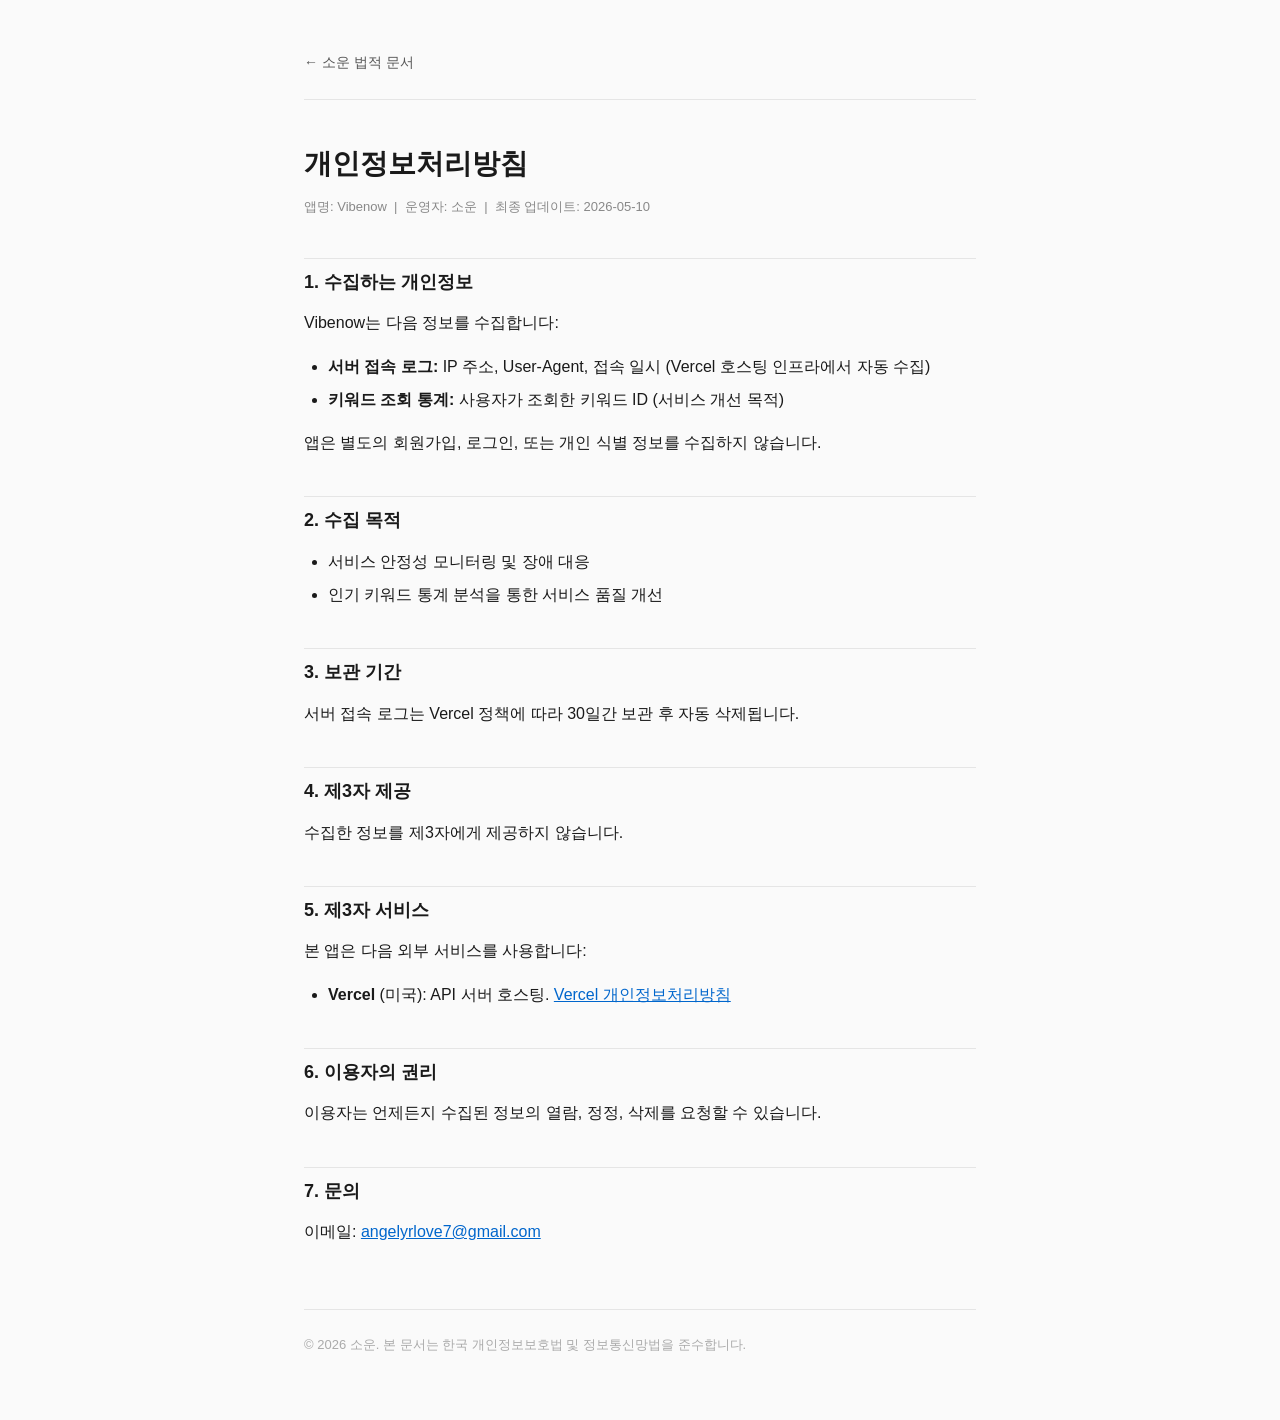
==== privacy-policy/vibenow.html @ fe27d2d0 "feat: add Vibenow privacy policy page" ====
<!DOCTYPE html>
<html lang="ko">
<head>
  <meta charset="UTF-8">
  <meta name="viewport" content="width=device-width, initial-scale=1.0">
  <title>개인정보처리방침 — Vibenow</title>
  <link rel="stylesheet" href="../css/style.css">
</head>
<body>
  <div class="container">
    <header>
      <a href="../">← 소운 법적 문서</a>
    </header>

    <h1>개인정보처리방침</h1>
    <p class="meta">앱명: Vibenow &nbsp;|&nbsp; 운영자: 소운 &nbsp;|&nbsp; 최종 업데이트: 2026-05-10</p>

    <h2>1. 수집하는 개인정보</h2>
    <p>Vibenow는 다음 정보를 수집합니다:</p>
    <ul>
      <li><strong>서버 접속 로그:</strong> IP 주소, User-Agent, 접속 일시 (Vercel 호스팅 인프라에서 자동 수집)</li>
      <li><strong>키워드 조회 통계:</strong> 사용자가 조회한 키워드 ID (서비스 개선 목적)</li>
    </ul>
    <p>앱은 별도의 회원가입, 로그인, 또는 개인 식별 정보를 수집하지 않습니다.</p>

    <h2>2. 수집 목적</h2>
    <ul>
      <li>서비스 안정성 모니터링 및 장애 대응</li>
      <li>인기 키워드 통계 분석을 통한 서비스 품질 개선</li>
    </ul>

    <h2>3. 보관 기간</h2>
    <p>서버 접속 로그는 Vercel 정책에 따라 30일간 보관 후 자동 삭제됩니다.</p>

    <h2>4. 제3자 제공</h2>
    <p>수집한 정보를 제3자에게 제공하지 않습니다.</p>

    <h2>5. 제3자 서비스</h2>
    <p>본 앱은 다음 외부 서비스를 사용합니다:</p>
    <ul>
      <li><strong>Vercel</strong> (미국): API 서버 호스팅.
        <a href="https://vercel.com/legal/privacy-policy" target="_blank" rel="noopener">Vercel 개인정보처리방침</a>
      </li>
    </ul>

    <h2>6. 이용자의 권리</h2>
    <p>이용자는 언제든지 수집된 정보의 열람, 정정, 삭제를 요청할 수 있습니다.</p>

    <h2>7. 문의</h2>
    <p>이메일: <a href="mailto:angelyrlove7@gmail.com">angelyrlove7@gmail.com</a></p>

    <footer>
      <p>© 2026 소운. 본 문서는 한국 개인정보보호법 및 정보통신망법을 준수합니다.</p>
    </footer>
  </div>
</body>
</html>
---- css/style.css ----
*, *::before, *::after { box-sizing: border-box; }

body {
  font-family: -apple-system, BlinkMacSystemFont, "Segoe UI", sans-serif;
  font-size: 16px;
  line-height: 1.7;
  color: #1a1a1a;
  background: #fafafa;
  margin: 0;
  padding: 0;
}

.container {
  max-width: 720px;
  margin: 0 auto;
  padding: 48px 24px;
}

header {
  border-bottom: 1px solid #e5e5e5;
  padding-bottom: 24px;
  margin-bottom: 40px;
}

header a {
  color: #555;
  text-decoration: none;
  font-size: 14px;
}

header a:hover { text-decoration: underline; }

h1 {
  font-size: 28px;
  font-weight: 700;
  margin: 0 0 8px;
}

h2 {
  font-size: 18px;
  font-weight: 600;
  margin: 40px 0 12px;
  padding-top: 8px;
  border-top: 1px solid #e5e5e5;
}

p { margin: 0 0 16px; }

ul { margin: 0 0 16px; padding-left: 24px; }
li { margin-bottom: 6px; }

a { color: #0066cc; }
a:hover { text-decoration: underline; }

.meta {
  font-size: 13px;
  color: #888;
  margin-bottom: 0;
}

/* 홈 페이지 카드 */
.app-list { list-style: none; padding: 0; margin: 0; }
.app-card {
  background: #fff;
  border: 1px solid #e5e5e5;
  border-radius: 12px;
  padding: 24px;
  margin-bottom: 16px;
}
.app-card h3 { margin: 0 0 8px; font-size: 18px; }
.app-card p  { margin: 0 0 16px; color: #555; font-size: 14px; }
.doc-links { display: flex; gap: 12px; flex-wrap: wrap; }
.doc-links a {
  font-size: 14px;
  padding: 6px 14px;
  border: 1px solid #0066cc;
  border-radius: 6px;
  color: #0066cc;
  text-decoration: none;
}
.doc-links a:hover { background: #0066cc; color: #fff; }

footer {
  margin-top: 64px;
  padding-top: 24px;
  border-top: 1px solid #e5e5e5;
  font-size: 13px;
  color: #aaa;
}
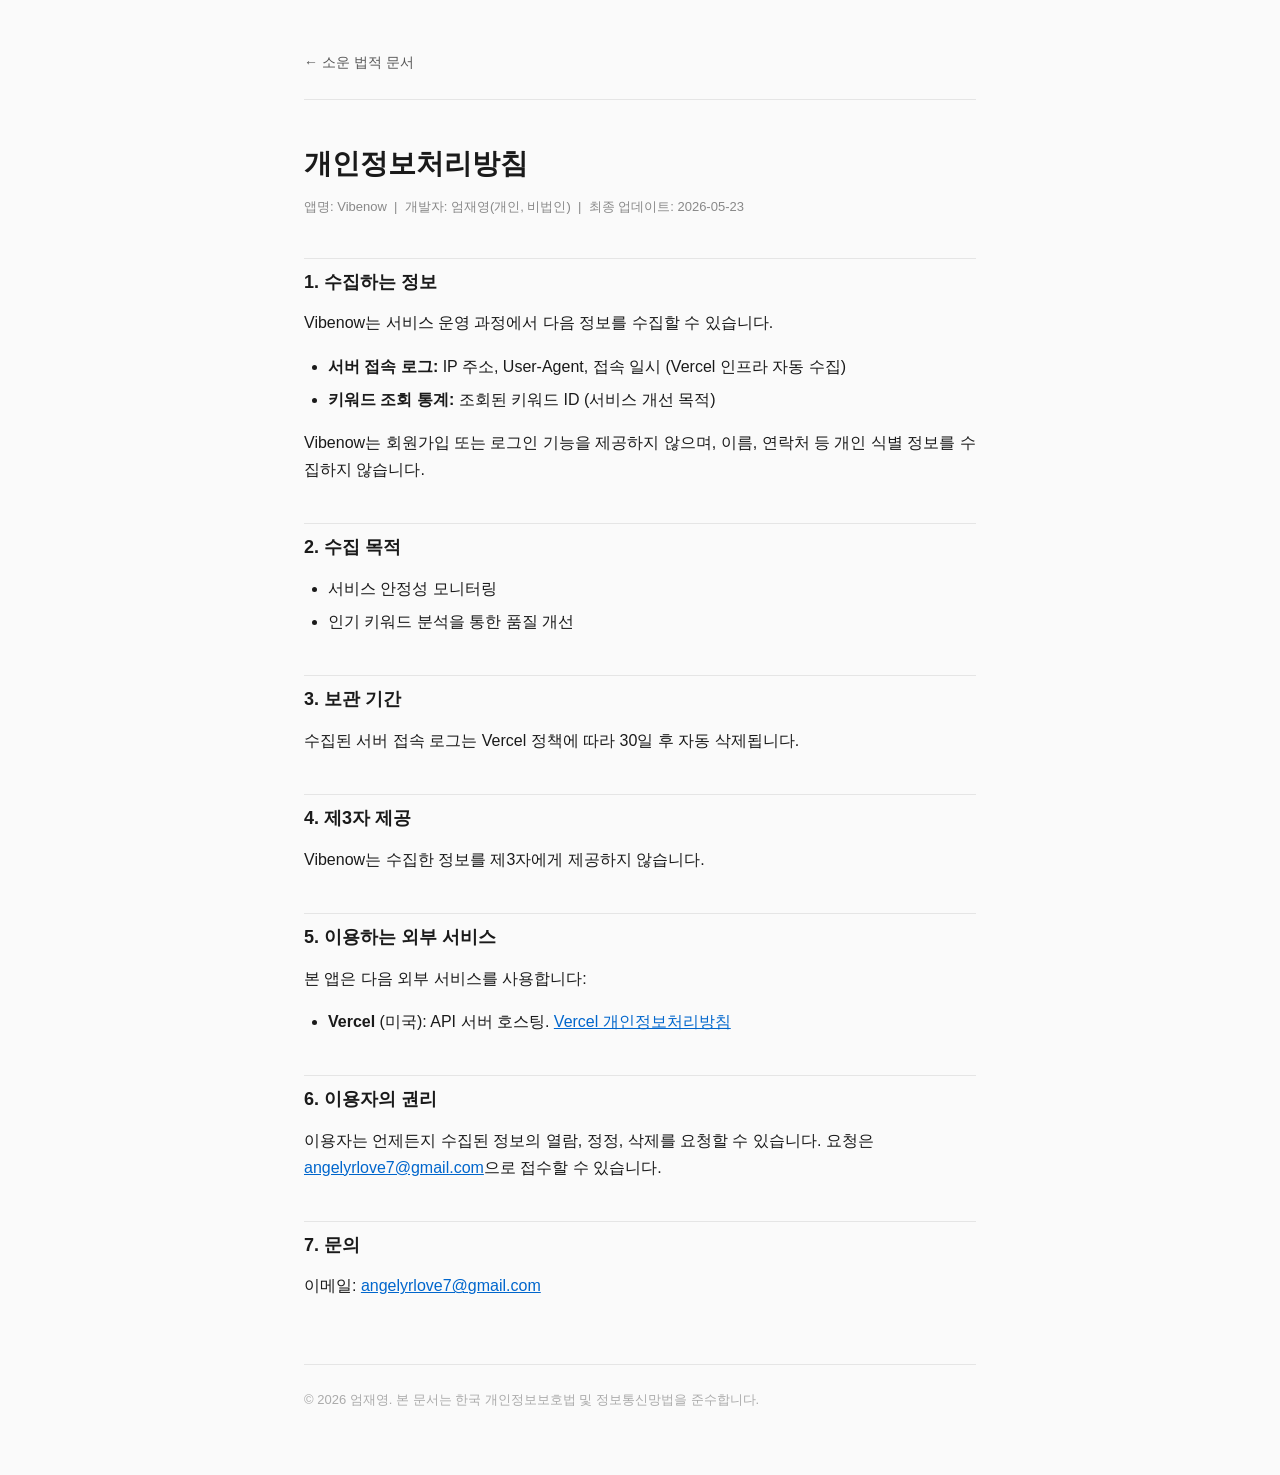
==== commit ce88c90a: "Clarify Vibenow legal page obligations Update the Vibenow privacy policy and terms so the published " ====
--- a/privacy-policy/vibenow.html
+++ b/privacy-policy/vibenow.html
@@ -13,29 +13,29 @@
     </header>
 
     <h1>개인정보처리방침</h1>
-    <p class="meta">앱명: Vibenow &nbsp;|&nbsp; 운영자: 소운 &nbsp;|&nbsp; 최종 업데이트: 2026-05-10</p>
+    <p class="meta">앱명: Vibenow &nbsp;|&nbsp; 개발자: 엄재영(개인, 비법인) &nbsp;|&nbsp; 최종 업데이트: 2026-05-23</p>
 
-    <h2>1. 수집하는 개인정보</h2>
-    <p>Vibenow는 다음 정보를 수집합니다:</p>
+    <h2>1. 수집하는 정보</h2>
+    <p>Vibenow는 서비스 운영 과정에서 다음 정보를 수집할 수 있습니다.</p>
     <ul>
-      <li><strong>서버 접속 로그:</strong> IP 주소, User-Agent, 접속 일시 (Vercel 호스팅 인프라에서 자동 수집)</li>
-      <li><strong>키워드 조회 통계:</strong> 사용자가 조회한 키워드 ID (서비스 개선 목적)</li>
+      <li><strong>서버 접속 로그:</strong> IP 주소, User-Agent, 접속 일시 (Vercel 인프라 자동 수집)</li>
+      <li><strong>키워드 조회 통계:</strong> 조회된 키워드 ID (서비스 개선 목적)</li>
     </ul>
-    <p>앱은 별도의 회원가입, 로그인, 또는 개인 식별 정보를 수집하지 않습니다.</p>
+    <p>Vibenow는 회원가입 또는 로그인 기능을 제공하지 않으며, 이름, 연락처 등 개인 식별 정보를 수집하지 않습니다.</p>
 
     <h2>2. 수집 목적</h2>
     <ul>
-      <li>서비스 안정성 모니터링 및 장애 대응</li>
-      <li>인기 키워드 통계 분석을 통한 서비스 품질 개선</li>
+      <li>서비스 안정성 모니터링</li>
+      <li>인기 키워드 분석을 통한 품질 개선</li>
     </ul>
 
     <h2>3. 보관 기간</h2>
-    <p>서버 접속 로그는 Vercel 정책에 따라 30일간 보관 후 자동 삭제됩니다.</p>
+    <p>수집된 서버 접속 로그는 Vercel 정책에 따라 30일 후 자동 삭제됩니다.</p>
 
     <h2>4. 제3자 제공</h2>
-    <p>수집한 정보를 제3자에게 제공하지 않습니다.</p>
+    <p>Vibenow는 수집한 정보를 제3자에게 제공하지 않습니다.</p>
 
-    <h2>5. 제3자 서비스</h2>
+    <h2>5. 이용하는 외부 서비스</h2>
     <p>본 앱은 다음 외부 서비스를 사용합니다:</p>
     <ul>
       <li><strong>Vercel</strong> (미국): API 서버 호스팅.
@@ -44,14 +44,14 @@
     </ul>
 
     <h2>6. 이용자의 권리</h2>
-    <p>이용자는 언제든지 수집된 정보의 열람, 정정, 삭제를 요청할 수 있습니다.</p>
+    <p>이용자는 언제든지 수집된 정보의 열람, 정정, 삭제를 요청할 수 있습니다. 요청은 <a href="mailto:angelyrlove7@gmail.com">angelyrlove7@gmail.com</a>으로 접수할 수 있습니다.</p>
 
     <h2>7. 문의</h2>
     <p>이메일: <a href="mailto:angelyrlove7@gmail.com">angelyrlove7@gmail.com</a></p>
 
     <footer>
-      <p>© 2026 소운. 본 문서는 한국 개인정보보호법 및 정보통신망법을 준수합니다.</p>
+      <p>© 2026 엄재영. 본 문서는 한국 개인정보보호법 및 정보통신망법을 준수합니다.</p>
     </footer>
   </div>
 </body>
-</html>+</html>
